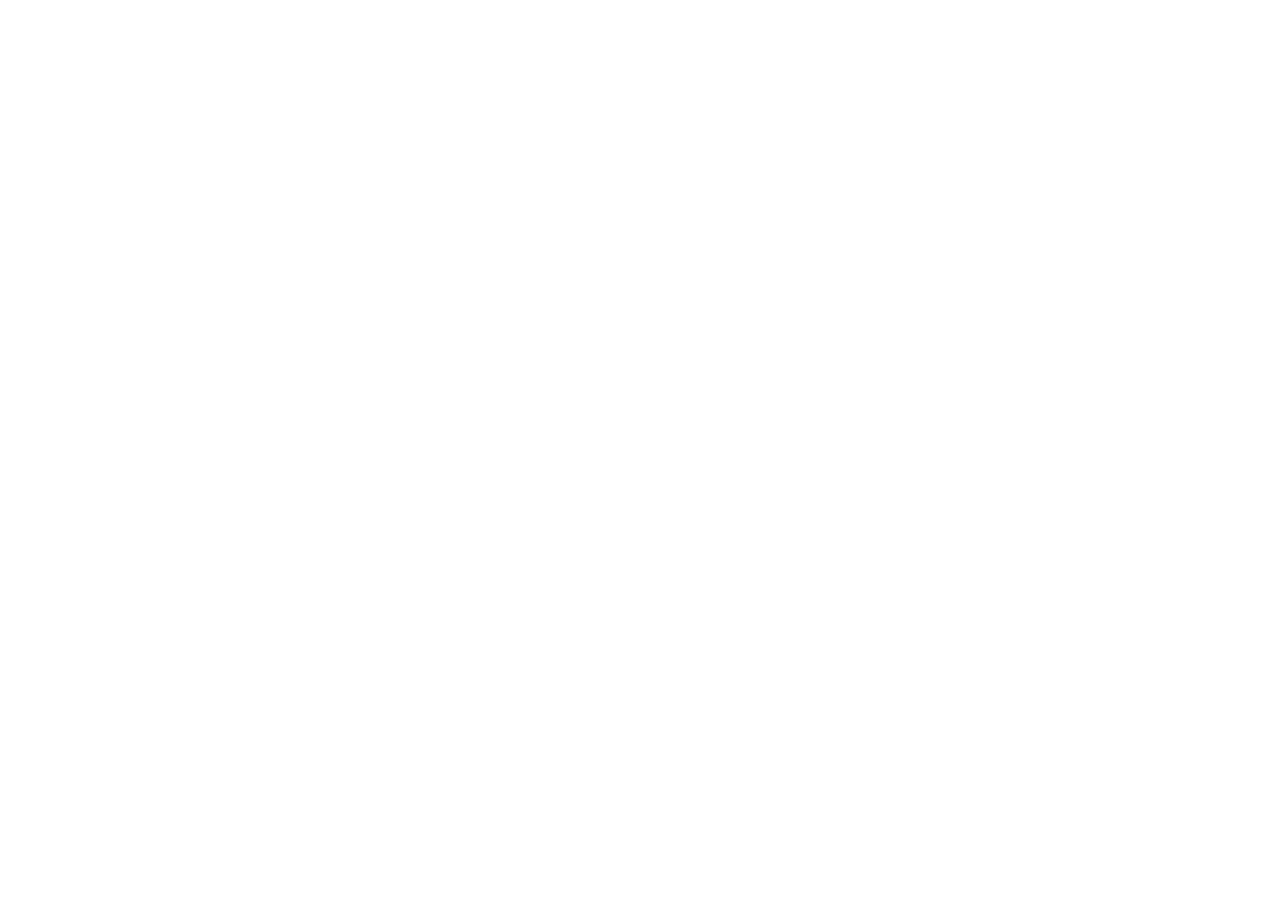
==== Glass_Website/index.html @ 25ccc634 "initial commit" ====
<!DOCTYPE html>
<html lang="en">
<head>
    <meta charset="UTF-8">
    <meta name="viewport" content="width=device-width, initial-scale=1.0">
    <meta http-equiv="X-UA-Compatible" content="ie=edge">
    <title>Glass Website</title>
</head>
<body>
    <main>
        <section class="glass"></section>
    </main>
    <div class="circle1"></div>
    <div class="circle2"></div>
</body>
</html>
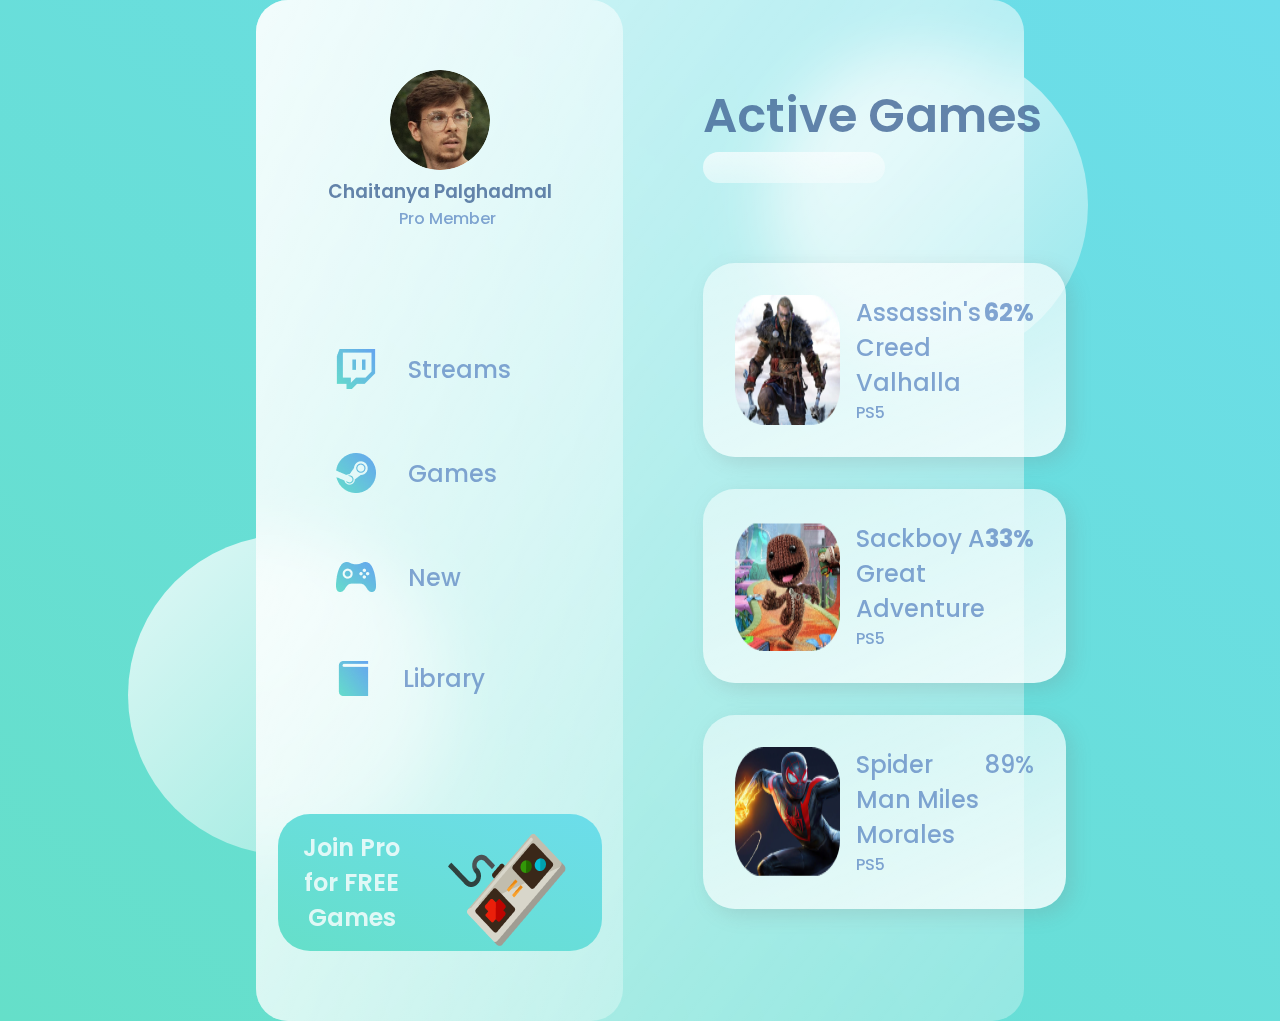
==== commit 32911c07: "commited from terminal" ====
--- a/Glass_Website/index.html
+++ b/Glass_Website/index.html
@@ -1,16 +1,87 @@
-<!DOCTYPE html>
-<html lang="en">
-<head>
-    <meta charset="UTF-8">
-    <meta name="viewport" content="width=device-width, initial-scale=1.0">
-    <meta http-equiv="X-UA-Compatible" content="ie=edge">
-    <title>Glass Website</title>
-</head>
-<body>
-    <main>
-        <section class="glass"></section>
-    </main>
-    <div class="circle1"></div>
-    <div class="circle2"></div>
-</body>
-</html>
+<!DOCTYPE html>
+<html lang="en">
+
+<head>
+    <meta charset="UTF-8">
+    <meta name="viewport" content="width=device-width, initial-scale=1.0">
+    <meta http-equiv="X-UA-Compatible" content="ie=edge">
+    <title>Glass Website</title>
+    <link rel="stylesheet" href="style.css">
+    <link rel="preconnect" href="https://fonts.gstatic.com">
+    <link href="https://fonts.googleapis.com/css2?family=Poppins:wght@500&display=swap" rel="stylesheet">
+</head>
+
+<body>
+    <main>
+        <section class="glass">
+            <div class="dashboard">
+                <div class="user">
+                    <img src="./images/avatar.png" alt="" id="avatar">
+                    <h3>Chaitanya Palghadmal</h3>
+                    <p>Pro Member</p>
+                </div>
+                <div class="links">
+                    <div class="link">
+                        <img src="./images/twitch.png" alt="">
+                        <h2>Streams</h2>
+                    </div>
+                    <div class="link">
+                        <img src="./images/steam.png" alt="">
+                        <h2>Games</h2>
+                    </div>
+                    <div class="link">
+                        <img src="./images/upcoming.png" alt="">
+                        <h2>New</h2>
+                    </div>
+                    <div class="link">
+                        <img src="./images/library.png" alt="">
+                        <h2>Library</h2>
+                    </div>
+                </div>
+                <div class="pro">
+                    <h2>Join Pro for FREE Games</h2>
+                    <img src="./images/controller.png" alt="">
+                </div>
+            </div>
+            <div class="games">
+                <div class="status">
+                    <h1>Active Games</h1>
+                    <input type="text">
+                </div>
+                <div class="cards">
+                    <div class="card">
+                        <img src="./images/assassins.png" alt="">
+                        <div class="card-info">
+                            <h2>Assassin's Creed Valhalla</h2>
+                            <p>PS5</p>
+                            <div class="progress"></div>
+                        </div>
+                        <h2 class="percentage">62%</h2>
+                    </div>
+                    <div class="card">
+                        <img src="./images/sackboy.png" alt="">
+                        <div class="card-info">
+                            <h2>Sackboy A Great Adventure</h2>
+                            <p>PS5</p>
+                            <div class="progress"></div>
+                        </div>
+                        <h2 class="percentage">33%</h2>
+                    </div>
+                    <div class="card">
+                        <img src="./images/spiderman.png" alt="">
+                        <div class="card-info">
+                            <h2>Spider Man Miles Morales</h2>
+                            <p>PS5</p>
+                            <div class="progress"></div>
+                        </div>
+                        <h2 class="perentage">89%</h2>
+                    </div>
+                </div>
+            </div>
+        </section>
+    </main>
+    <div class="circle1"></div>
+    <div class="circle2"></div>
+</body>
+
+</html>
--- a/Glass_Website/style.css
+++ b/Glass_Website/style.css
@@ -0,0 +1,161 @@
+*{
+    margin: 0;
+    padding: 0;
+    box-sizing: border-box;
+}
+
+h1{
+    color: #426696;
+    font-weight: 600;
+    font-size: 3rem;
+    opacity: 0.8;
+}
+
+h2, p{
+    color: #658ec6;
+    font-weight: 500;
+    opacity: 0.8;
+}
+
+h3{
+    color: #426696;
+    font-weight: 600;
+    opacity: 0.8;
+}
+
+main{
+    font-family: 'Poppins', sans-serif;
+    min-height: 100vh;
+    background: linear-gradient(to right top, #65dfc9, #6cddeb);
+    display: flex;
+    align-items: center;
+    justify-content: center;
+}
+
+.glass{
+    min-height: 80vh;
+    background: white;
+    width: 60%;
+    background: linear-gradient(to right bottom, rgba(255, 255, 255, 0.7), rgba(255, 255, 255, 0.3));
+    border-radius: 2rem;
+    z-index: 2;
+    backdrop-filter: blur(2rem);
+    display: flex;
+}
+
+.circle1, .circle2{
+    background: white;
+    background: linear-gradient(to right bottom, rgba(255, 255, 255, 0.8), rgba(255, 255, 255, 0.3));
+    height: 20rem;
+    width: 20rem;
+    position: absolute;
+    border-radius: 50%;
+}
+
+.circle1{
+    top: 5%;
+    right: 15%;
+}
+
+.circle2{
+    bottom: 5%;
+    left: 10%;
+}
+
+#avatar{
+    border-radius: 50%;
+}
+
+.dashboard{
+    flex: 1;
+    display: flex;
+    flex-direction: column;
+    align-items: center;
+    justify-content: space-evenly;
+    text-align: center;
+    background: linear-gradient(to right bottom, rgba(255, 255, 255, 0.7), rgba(255, 255, 255, 0.3));
+    border-radius: 2rem;
+}
+
+.link{
+    display: flex;
+    margin: 2rem 0rem;
+    padding: 1rem 5rem;
+    align-items: center;
+}
+
+.link h2{
+    padding: 0rem 2rem;
+}
+
+.games{
+    flex: 2;
+}
+
+.pro{
+    background: linear-gradient(to right top, #65dfc9, #6cddeb);
+    border-radius: 2rem;
+    color: white;
+    padding: 1rem;
+    position: relative;
+}
+
+.pro img{
+    position: absolute;
+    top: -10%;
+    right: 10%;
+}
+
+.pro h2{
+    width: 40%;
+    color: white;
+    font-weight: 600;
+}
+
+/*Games*/
+
+.status {
+    margin-bottom: 3rem;
+}
+
+.status input{
+    background: linear-gradient(to right bottom, rgba(255, 255, 255, 0.7), rgba(255, 255, 255, 0.3));
+    border: none;
+    width: 50%;
+    padding: 0.5rem;
+    border-radius: 2rem;
+}
+
+.games{
+    margin: 5rem;
+    display: flex;
+    flex-direction: column;
+    justify-content: space-evenly;
+}
+
+.card{
+    display: flex;
+    background: linear-gradient(to left top, rgba(255, 255, 255, 0.8), rgba(255, 255, 255, 0.5));
+    border-radius: 2rem;
+    margin: 2rem 0rem;
+    padding: 2rem;
+    box-shadow: 6px 6px 20px rgba(122, 122, 122, 0.2);
+}
+
+.card-info{
+    display: flex;
+    flex-direction: column;
+    justify-content: space-between;
+}
+
+.card-info h2, p{
+    padding-left: 1rem;
+}
+
+.percentage{
+    font-weight: bold;
+}
+
+.card:hover, .pro, .link, .user{
+    cursor: pointer;
+}
